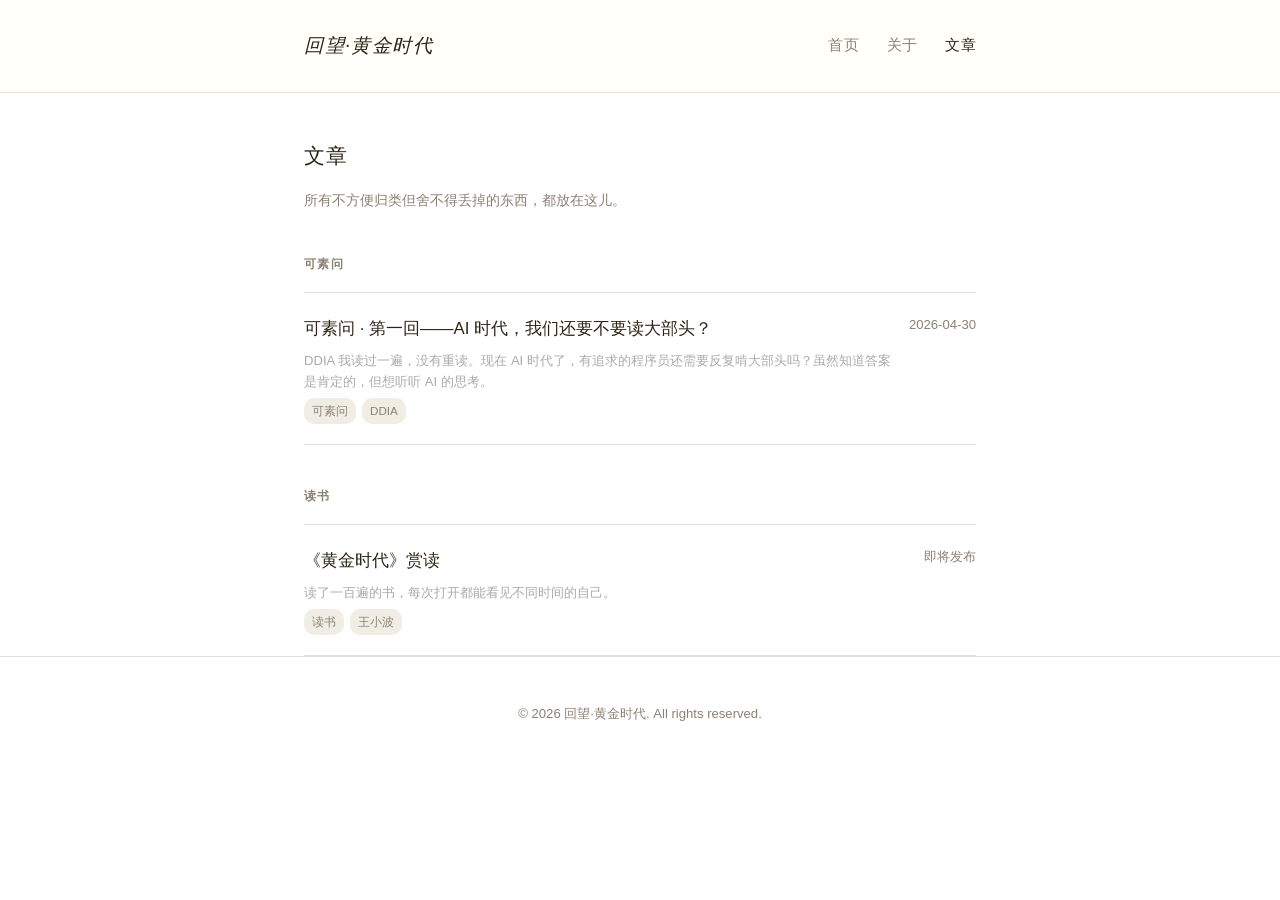
==== blog/index.html @ d69e24d2 "feat: 回望·黄金时代站点初始发布 - 首页、文章列表页、关于页 - 可素问·第一回：AI时代，我们还要不要读大部头？ - 统一衬线斜体站名 + letter-spacing: 0.08em - " ====
<!DOCTYPE html>
<html lang="zh-CN">
<head>
    <meta charset="UTF-8">
    <meta name="viewport" content="width=device-width, initial-scale=1.0">
    <title>文章 | 回望·黄金时代</title>
    <link rel="icon" type="image/svg+xml" href="../favicon.svg">
    <link rel="stylesheet" href="../style.css">
    <style>
        .page-title {
            font-size: 1.3rem;
            font-weight: 500;
            margin: 44px 0 8px;
            letter-spacing: 0.03em;
        }
        .page-sub {
            font-size: 0.88rem;
            color: var(--secondary-text);
            margin-bottom: 32px;
            line-height: 1.7;
        }
        .article-list {
            list-style: none;
            padding: 0;
            margin: 0;
        }
        .article-list li {
            display: flex;
            justify-content: space-between;
            align-items: flex-start;
            padding: 20px 0;
            border-bottom: 1px solid var(--border-color);
        }
        .article-list li:first-child {
            border-top: 1px solid var(--border-color);
        }
        .article-meta {
            flex: 1;
            margin-right: 16px;
        }
        .article-meta a {
            text-decoration: none;
            color: var(--text-color);
            font-weight: 500;
            font-size: 1.05rem;
            transition: color 0.2s;
            display: block;
            margin-bottom: 6px;
        }
        .article-meta a:hover {
            color: var(--accent-hover);
            text-decoration: underline;
            text-underline-offset: 3px;
        }
        .article-excerpt {
            font-size: 0.82rem;
            color: #aaaaaa;
            margin-top: 4px;
            line-height: 1.6;
        }
        .article-tags {
            display: flex;
            gap: 6px;
            flex-wrap: wrap;
            margin-top: 6px;
        }
        .tag {
            font-size: 0.73rem;
            color: var(--secondary-text);
            background: #f0ede5;
            padding: 2px 8px;
            border-radius: 10px;
            white-space: nowrap;
        }
        .section-label {
            font-size: 0.78rem;
            font-weight: 600;
            text-transform: uppercase;
            letter-spacing: 0.12em;
            color: var(--secondary-text);
            margin: 36px 0 16px;
            padding-top: 4px;
        }
    </style>
</head>
<body>
    <header>
        <div class="container">
            <h1><a href="../index.html"><span class="site-name">回望·黄金时代</span></a></h1>
            <nav>
                <a href="../index.html">首页</a>
                <a href="../about.html">关于</a>
                <a href="index.html" class="active">文章</a>
            </nav>
        </div>
    </header>

    <main class="container">
        <h2 class="page-title">文章</h2>
        <p class="page-sub">所有不方便归类但舍不得丢掉的东西，都放在这儿。</p>

        <p class="section-label">可素问</p>
        <ul class="article-list">
            <li>
                <div class="article-meta">
                    <a href="kesu-ask-01-ddia.html">可素问 · 第一回——AI 时代，我们还要不要读大部头？</a>
                    <div class="article-excerpt">DDIA 我读过一遍，没有重读。现在 AI 时代了，有追求的程序员还需要反复啃大部头吗？虽然知道答案是肯定的，但想听听 AI 的思考。</div>
                    <div class="article-tags">
                        <span class="tag">可素问</span>
                        <span class="tag">DDIA</span>
                    </div>
                </div>
                <span class="date">2026-04-30</span>
            </li>
        </ul>

        <p class="section-label">读书</p>
        <ul class="article-list">
            <li>
                <div class="article-meta">
                    <a href="reading-golden-age.html">《黄金时代》赏读</a>
                    <div class="article-excerpt">读了一百遍的书，每次打开都能看见不同时间的自己。</div>
                    <div class="article-tags">
                        <span class="tag">读书</span>
                        <span class="tag">王小波</span>
                    </div>
                </div>
                <span class="date">即将发布</span>
            </li>
        </ul>
    </main>

    <footer>
        <div class="container">
            <p>&copy; 2026 回望·黄金时代. All rights reserved.</p>
        </div>
    </footer>
</body>
</html>
---- style.css ----
:root {
    --bg-color: #ffffff;
    --text-color: #2c2416;
    --accent-color: #b8860b;
    --accent-hover: #8b6508;
    --secondary-text: #8c8273;
    --border-color: #e8e0d5;
    --card-bg: #ffffff;
    --quote-bg: #fcfaf5;
    --warm-glow: #f5e6c8;
}

* {
    box-sizing: border-box;
}

body {
    font-family: -apple-system, BlinkMacSystemFont, "Segoe UI", Roboto, "Helvetica Neue", Arial, "PingFang SC", "Hiragino Sans GB", "Microsoft YaHei", sans-serif;
    line-height: 1.85;
    color: var(--text-color);
    background-color: var(--bg-color);
    margin: 0;
    padding: 0;
    font-size: 16px;
    -webkit-font-smoothing: antialiased;
}

.container {
    max-width: 720px;
    margin: 0 auto;
    padding: 0 24px;
}

/* Header */
header {
    border-bottom: 1px solid var(--border-color);
    padding: 28px 0;
    background-color: #fffef9;
}

header .container {
    display: flex;
    justify-content: space-between;
    align-items: center;
}

header h1 {
    margin: 0;
    font-size: 1.2rem;
    font-weight: 500;
    letter-spacing: 0.03em;
}

header h1 a {
    text-decoration: none;
    color: var(--text-color);
}

header h1 .site-name {
    font-style: italic;
    font-family: "Noto Serif SC", "Source Han Serif SC", "Songti SC", Georgia, serif;
    letter-spacing: 0.08em;
}

nav {
    display: flex;
    gap: 28px;
}

nav a {
    text-decoration: none;
    color: var(--secondary-text);
    font-size: 0.92rem;
    transition: color 0.2s ease;
    letter-spacing: 0.02em;
}

nav a:hover, nav a.active {
    color: var(--text-color);
}

a:visited {
    color: inherit;
}

/* Footer */
footer {
    border-top: 1px solid var(--border-color);
    padding: 32px 0;
    text-align: center;
    color: var(--secondary-text);
    font-size: 0.82rem;
    background-color: var(--card-bg);
}

/* Date */
.date {
    color: var(--secondary-text);
    font-size: 0.82rem;
    white-space: nowrap;
    font-variant-numeric: tabular-nums;
}

/* Responsive */
@media (max-width: 600px) {
    header .container {
        flex-direction: column;
        gap: 12px;
    }
}
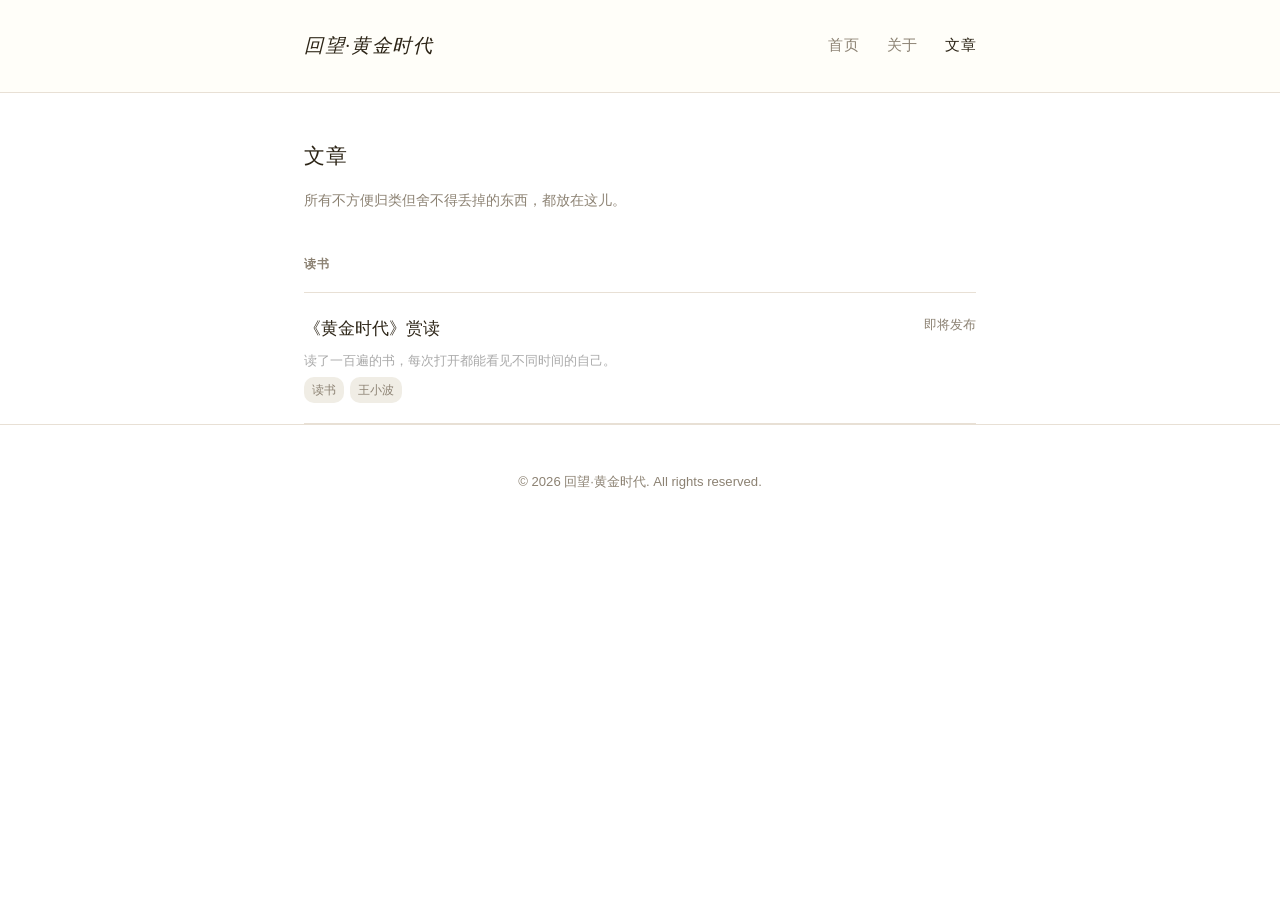
==== commit 38602a80: "refactor: 收窄定位为私人站，清理可素问栏目引用" ====
--- a/blog/index.html
+++ b/blog/index.html
@@ -99,21 +99,6 @@
         <h2 class="page-title">文章</h2>
         <p class="page-sub">所有不方便归类但舍不得丢掉的东西，都放在这儿。</p>
 
-        <p class="section-label">可素问</p>
-        <ul class="article-list">
-            <li>
-                <div class="article-meta">
-                    <a href="kesu-ask-01-ddia.html">可素问 · 第一回——AI 时代，我们还要不要读大部头？</a>
-                    <div class="article-excerpt">DDIA 我读过一遍，没有重读。现在 AI 时代了，有追求的程序员还需要反复啃大部头吗？虽然知道答案是肯定的，但想听听 AI 的思考。</div>
-                    <div class="article-tags">
-                        <span class="tag">可素问</span>
-                        <span class="tag">DDIA</span>
-                    </div>
-                </div>
-                <span class="date">2026-04-30</span>
-            </li>
-        </ul>
-
         <p class="section-label">读书</p>
         <ul class="article-list">
             <li>
